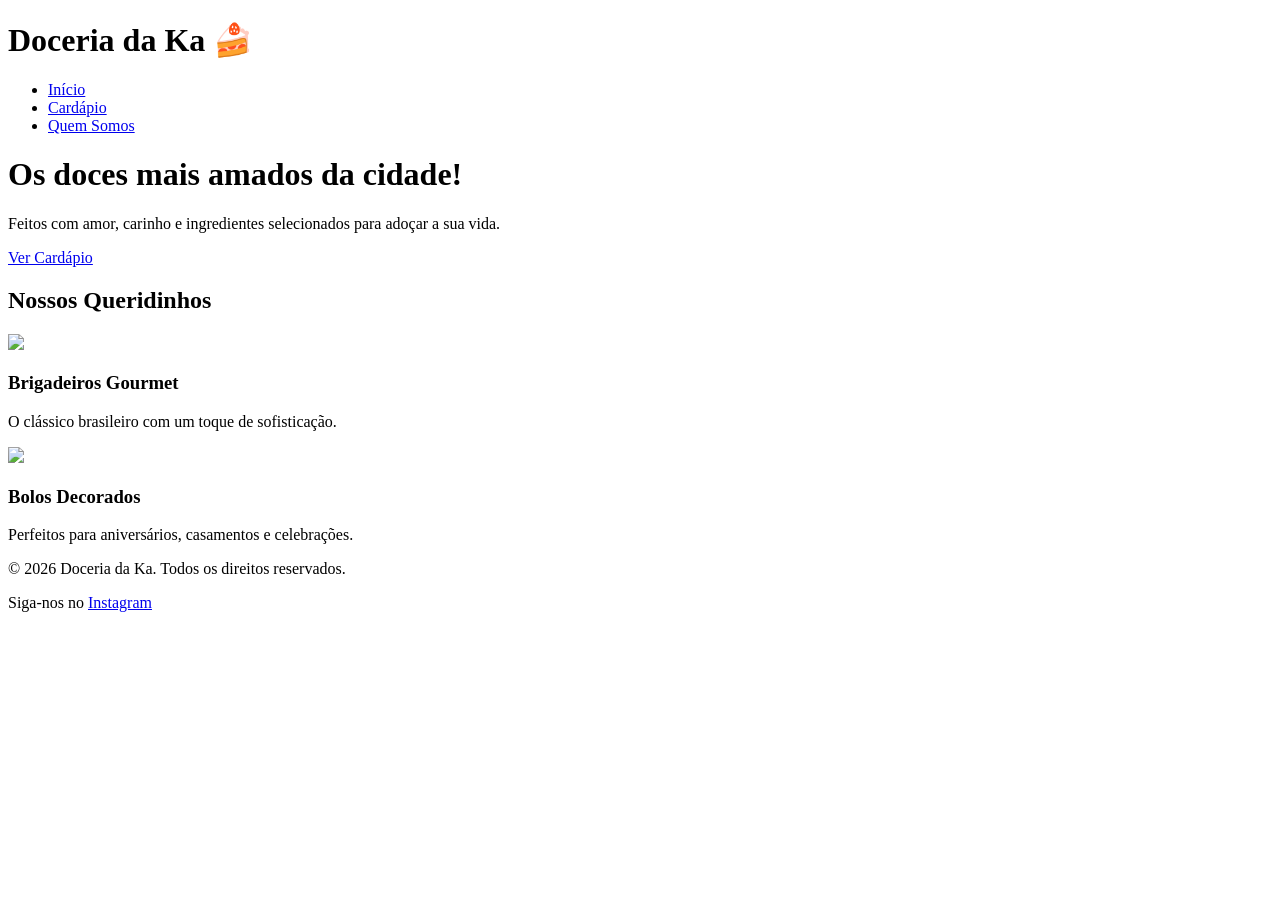
==== index.html @ 3fffc284 "Andamento do Site" ====
<!DOCTYPE html>
<html lang="pt-BR">
<head>
    <meta charset="UTF-8">
    <meta name="viewport" content="width=device-width, initial-scale=1.0">
    <title>Doceria da Ka | Página Inicial</title>
    <link rel="stylesheet" href="css/style.css">
</head>
<body>

    <header>
        <h1>Doceria da Ka 🍰</h1>
        <nav>
            <ul>
                <li><a href="index.html" class="active">Início</a></li>
                <li><a href="cardapio.html">Cardápio</a></li>
                <li><a href="quem-somos.html">Quem Somos</a></li>
            </ul>
        </nav>
    </header>

    <main class="hero">
        <div class="hero-content">
            <h1>Os doces mais amados da cidade!</h1>
            <p>Feitos com amor, carinho e ingredientes selecionados para adoçar a sua vida.</p>
            <a href="cardapio.html" class="btn">Ver Cardápio</a>
        </div>
    </main>

    <section class="destaques">
        <h2>Nossos Queridinhos</h2>
        <div class="grid-doces">
            <div class="doce-card">
                <img src="Brigadeiros Gourmet">
                <h3>Brigadeiros Gourmet</h3>
                <p>O clássico brasileiro com um toque de sofisticação.</p>
            </div>
            <div class="doce-card">
                <img src="Bolos Decorados">
                <h3>Bolos Decorados</h3>
                <p>Perfeitos para aniversários, casamentos e celebrações.</p>
            </div>
        </div>
    </section>

    <footer>
        <p>&copy; 2026 Doceria da Ka. Todos os direitos reservados.</p>
        <p>Siga-nos no <a href="https://www.instagram.com" target="_blank">Instagram</a></p>
    </footer>

</body>
</html>
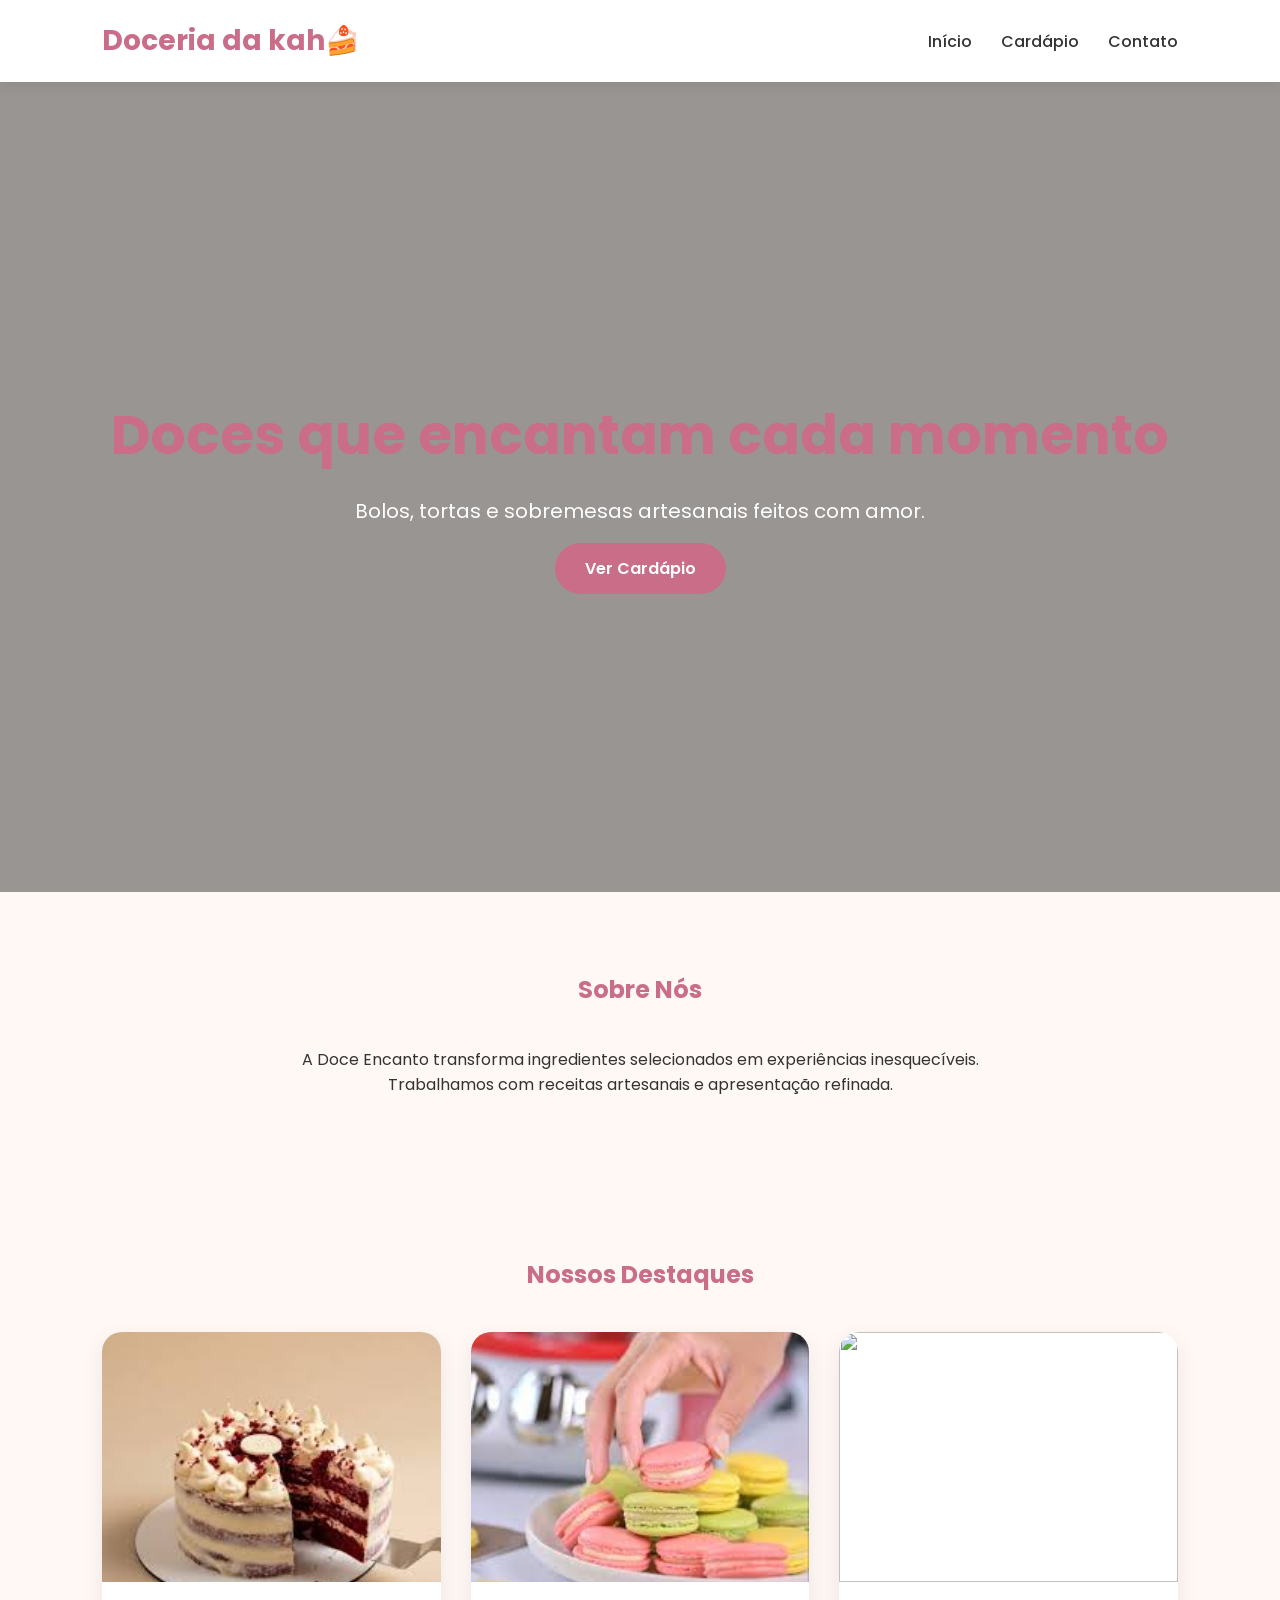
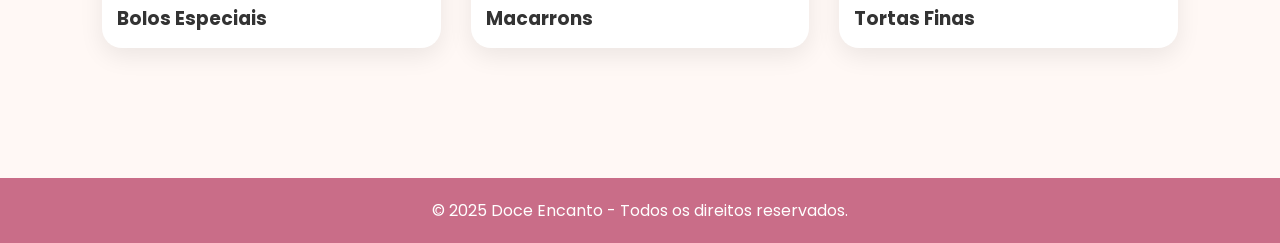
==== commit 9b56110c: "Projeto Finais" ====
--- a/index.html
+++ b/index.html
@@ -3,50 +3,60 @@
 <head>
     <meta charset="UTF-8">
     <meta name="viewport" content="width=device-width, initial-scale=1.0">
-    <title>Doceria da Ka | Página Inicial</title>
-    <link rel="stylesheet" href="css/style.css">
+    <title>Doce Encanto</title>
+    <link rel="stylesheet" href="style.css">
 </head>
 <body>
 
-    <header>
-        <h1>Doceria da Ka 🍰</h1>
-        <nav>
-            <ul>
-                <li><a href="index.html" class="active">Início</a></li>
-                <li><a href="cardapio.html">Cardápio</a></li>
-                <li><a href="quem-somos.html">Quem Somos</a></li>
-            </ul>
-        </nav>
-    </header>
+<header>
+    <div class="logo">Doceria da kah🍰</div>
+    <nav>
+        <a href="index.html">Início</a>
+        <a href="cardapio.html">Cardápio</a>
+        <a href="contato.html">Contato</a>
+    </nav>
+</header>
 
-    <main class="hero">
-        <div class="hero-content">
-            <h1>Os doces mais amados da cidade!</h1>
-            <p>Feitos com amor, carinho e ingredientes selecionados para adoçar a sua vida.</p>
-            <a href="cardapio.html" class="btn">Ver Cardápio</a>
+<section class="hero">
+    <div class="hero-content">
+        <h1>Doces que encantam cada momento</h1>
+        <p>Bolos, tortas e sobremesas artesanais feitos com amor.</p>
+        <a href="cardapio.html" class="btn">Ver Cardápio</a>
+    </div>
+</section>
+
+<section class="sobre">
+    <h2>Sobre Nós</h2>
+    <p>
+        A Doce Encanto transforma ingredientes selecionados em experiências
+        inesquecíveis. Trabalhamos com receitas artesanais e apresentação refinada.
+    </p>
+</section>
+
+<section class="destaques">
+    <h2>Nossos Destaques</h2>
+
+    <div class="cards">
+        <div class="card">
+            <img src="[data-uri]" alt="">
+            <h3>Bolos Especiais</h3>
         </div>
-    </main>
 
-    <section class="destaques">
-        <h2>Nossos Queridinhos</h2>
-        <div class="grid-doces">
-            <div class="doce-card">
-                <img src="Brigadeiros Gourmet">
-                <h3>Brigadeiros Gourmet</h3>
-                <p>O clássico brasileiro com um toque de sofisticação.</p>
-            </div>
-            <div class="doce-card">
-                <img src="Bolos Decorados">
-                <h3>Bolos Decorados</h3>
-                <p>Perfeitos para aniversários, casamentos e celebrações.</p>
-            </div>
+        <div class="card">
+            <img src="[data-uri]" alt="">
+            <h3>Macarrons</h3>
         </div>
-    </section>
 
-    <footer>
-        <p>&copy; 2026 Doceria da Ka. Todos os direitos reservados.</p>
-        <p>Siga-nos no <a href="https://www.instagram.com" target="_blank">Instagram</a></p>
-    </footer>
+        <div class="card">
+            <img src="https://images.unsplash.com/photo-1563729784474-d77dbb933a9e" alt="">
+            <h3>Tortas Finas</h3>
+        </div>
+    </div>
+</section>
+
+<footer>
+    <p>© 2025 Doce Encanto - Todos os direitos reservados.</p>
+</footer>
 
 </body>
 </html>
--- a/style.css
+++ b/style.css
@@ -0,0 +1,193 @@
+
+@import url('https://fonts.googleapis.com/css2?family=Poppins:wght@300;400;600;700&display=swap');
+
+*{
+    margin:0;
+    padding:0;
+    box-sizing:border-box;
+    font-family:'Poppins',sans-serif;
+}
+
+body{
+    background:#fff8f5;
+    color:#333;
+}
+
+header{
+    background:white;
+    padding:20px 8%;
+    display:flex;
+    justify-content:space-between;
+    align-items:center;
+    box-shadow:0 2px 15px rgba(0,0,0,0.08);
+    position:sticky;
+    top:0;
+}
+
+.logo{
+    font-size:28px;
+    font-weight:700;
+    color:#c96d88;
+}
+
+nav a{
+    text-decoration:none;
+    color:#333;
+    margin-left:25px;
+    font-weight:500;
+    transition:.3s;
+}
+
+nav a:hover{
+    color:#c96d88;
+}
+
+.hero{
+    height:90vh;
+    background:
+    linear-gradient(rgba(0,0,0,0.4),rgba(0,0,0,0.4)),
+    url('https://images.unsplash.com/photo-1559622214-f8a9850965bb');
+    background-size:cover;
+    background-position:center;
+    display:flex;
+    align-items:center;
+    justify-content:center;
+    text-align:center;
+}
+
+.hero-content{
+    color:white;
+}
+
+.hero h1{
+    font-size:55px;
+    margin-bottom:20px;
+}
+
+.hero p{
+    font-size:20px;
+    margin-bottom:30px;
+}
+
+.btn{
+    text-decoration:none;
+    background:#c96d88;
+    color:white;
+    padding:14px 30px;
+    border-radius:30px;
+    font-weight:600;
+}
+
+.btn:hover{
+    background:#b25773;
+}
+
+section{
+    padding:80px 8%;
+}
+
+section h1,
+section h2{
+    text-align:center;
+    margin-bottom:40px;
+    color:#c96d88;
+}
+
+.sobre{
+    text-align:center;
+    max-width:900px;
+    margin:auto;
+}
+
+.cards{
+    display:grid;
+    grid-template-columns:repeat(auto-fit,minmax(280px,1fr));
+    gap:30px;
+}
+
+.card{
+    background:white;
+    border-radius:20px;
+    overflow:hidden;
+    box-shadow:0 8px 25px rgba(0,0,0,0.08);
+    transition:.3s;
+}
+
+.card:hover{
+    transform:translateY(-10px);
+}
+
+.card img{
+    width:100%;
+    height:250px;
+    object-fit:cover;
+}
+
+.card h3{
+    padding:15px;
+}
+
+.produto p{
+    padding:0 15px 20px;
+    color:#c96d88;
+    font-weight:700;
+    font-size:20px;
+}
+
+.contato{
+    max-width:800px;
+    margin:auto;
+}
+
+form{
+    display:flex;
+    flex-direction:column;
+    gap:15px;
+}
+
+input,
+textarea{
+    padding:15px;
+    border:1px solid #ddd;
+    border-radius:10px;
+}
+
+button{
+    padding:15px;
+    border:none;
+    background:#c96d88;
+    color:white;
+    border-radius:10px;
+    cursor:pointer;
+    font-size:16px;
+}
+
+button:hover{
+    background:#b25773;
+}
+
+.info{
+    text-align:center;
+    margin-top:40px;
+    line-height:2;
+}
+
+footer{
+    background:#c96d88;
+    color:white;
+    text-align:center;
+    padding:20px;
+    margin-top:50px;
+}
+
+@media(max-width:768px){
+
+    header{
+        flex-direction:column;
+        gap:15px;
+    }
+
+    .hero h1{
+        font-size:35px;
+    }
+}
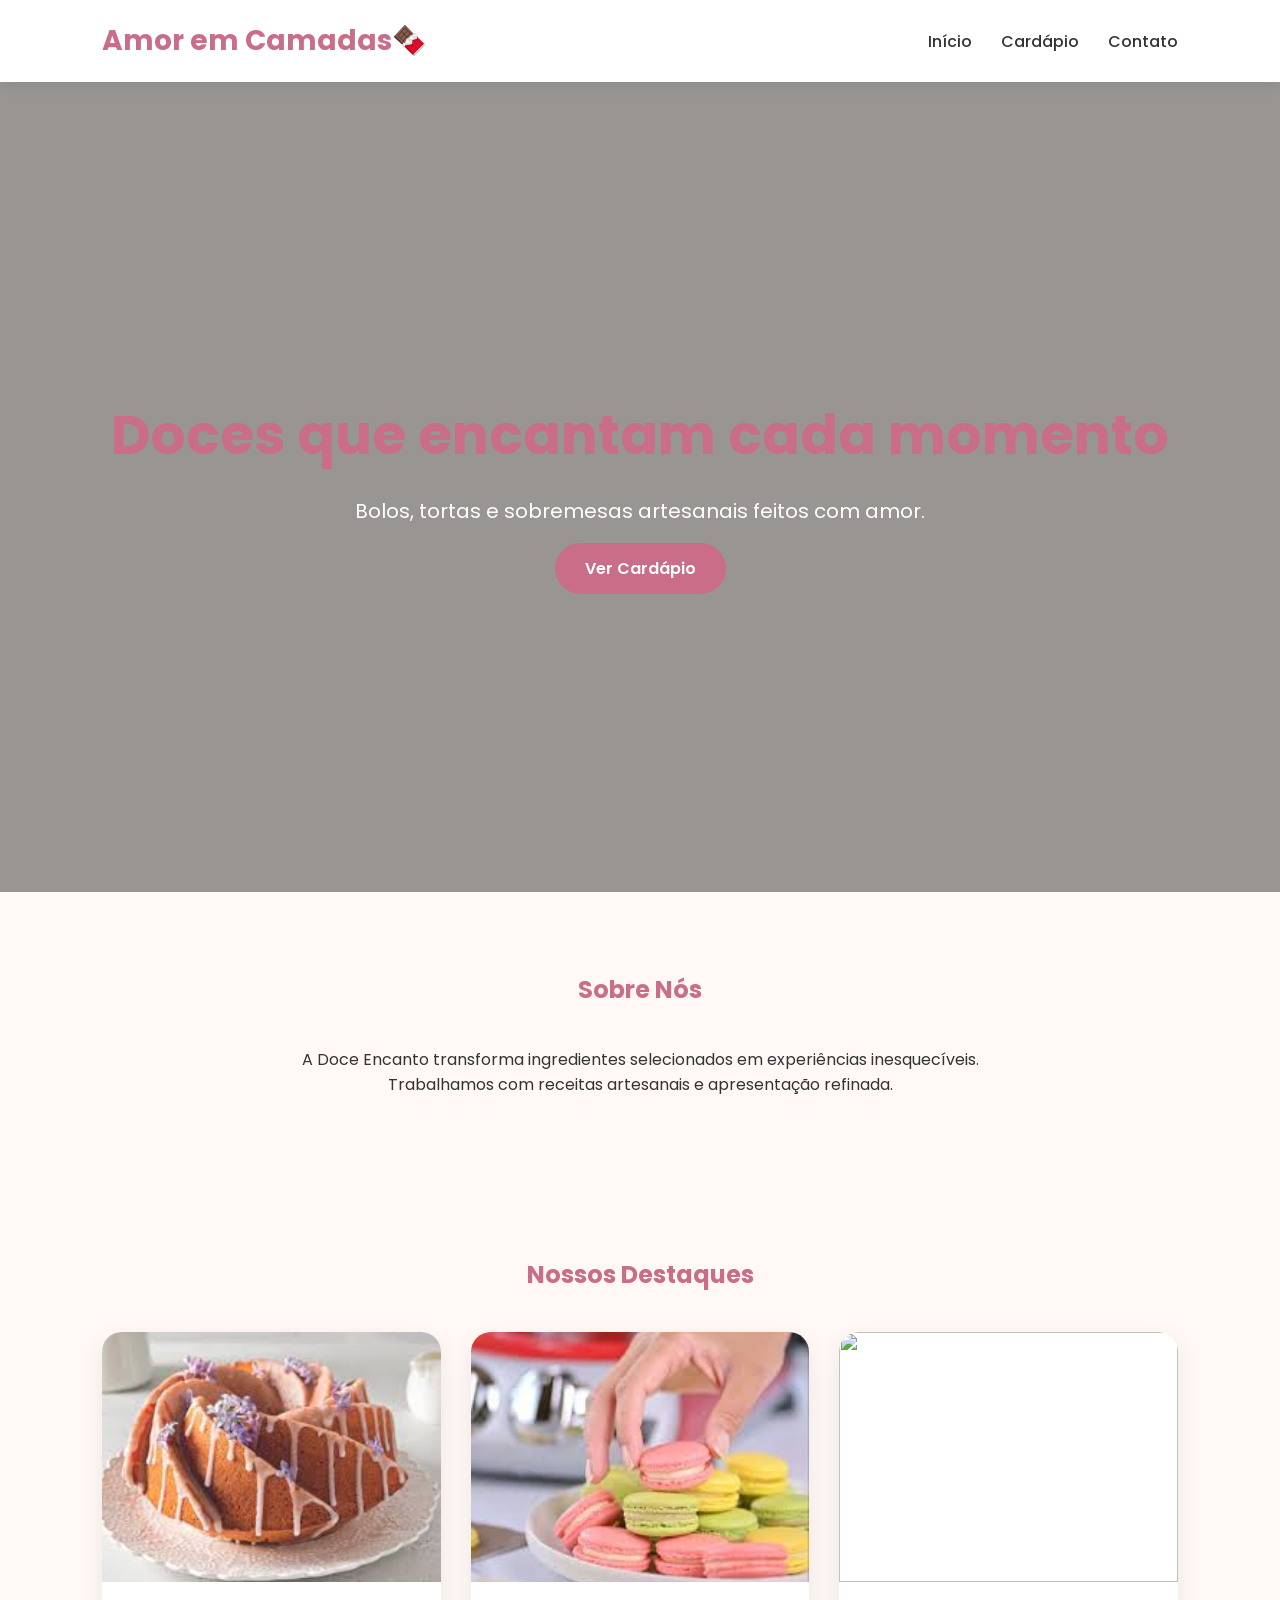
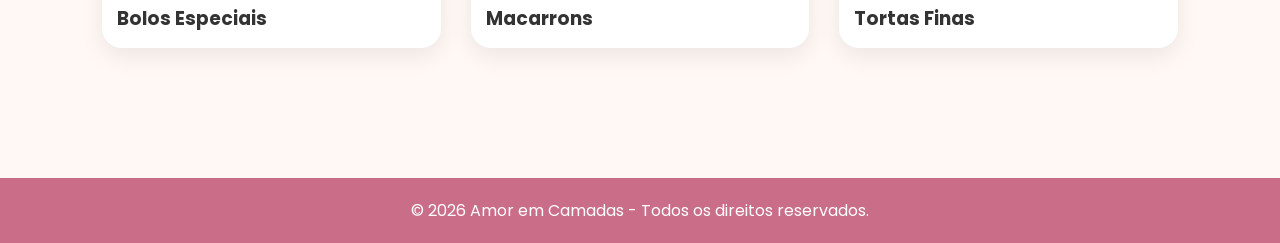
==== commit b2ff3d4e: "mudança index.html" ====
--- a/index.html
+++ b/index.html
@@ -9,7 +9,7 @@
 <body>
 
 <header>
-    <div class="logo">Doceria da kah🍰</div>
+    <div class="logo">Amor em Camadas🍫</div>
     <nav>
         <a href="index.html">Início</a>
         <a href="cardapio.html">Cardápio</a>
@@ -38,7 +38,7 @@
 
     <div class="cards">
         <div class="card">
-            <img src="[data-uri]" alt="">
+            <img src="[data-uri]" alt="">
             <h3>Bolos Especiais</h3>
         </div>
 
@@ -48,15 +48,15 @@
         </div>
 
         <div class="card">
-            <img src="https://images.unsplash.com/photo-1563729784474-d77dbb933a9e" alt="">
+            <img src="https://encrypted-tbn0.gstatic.com/images?q=tbn:ANd9GcQ60-7B96wP2XgSPyqSa1_rjDLdNWFeqyd76g&s" alt="">
             <h3>Tortas Finas</h3>
         </div>
     </div>
 </section>
 
 <footer>
-    <p>© 2025 Doce Encanto - Todos os direitos reservados.</p>
+    <p>© 2026 Amor em Camadas - Todos os direitos reservados.</p>
 </footer>
 
 </body>
-</html>+</html>
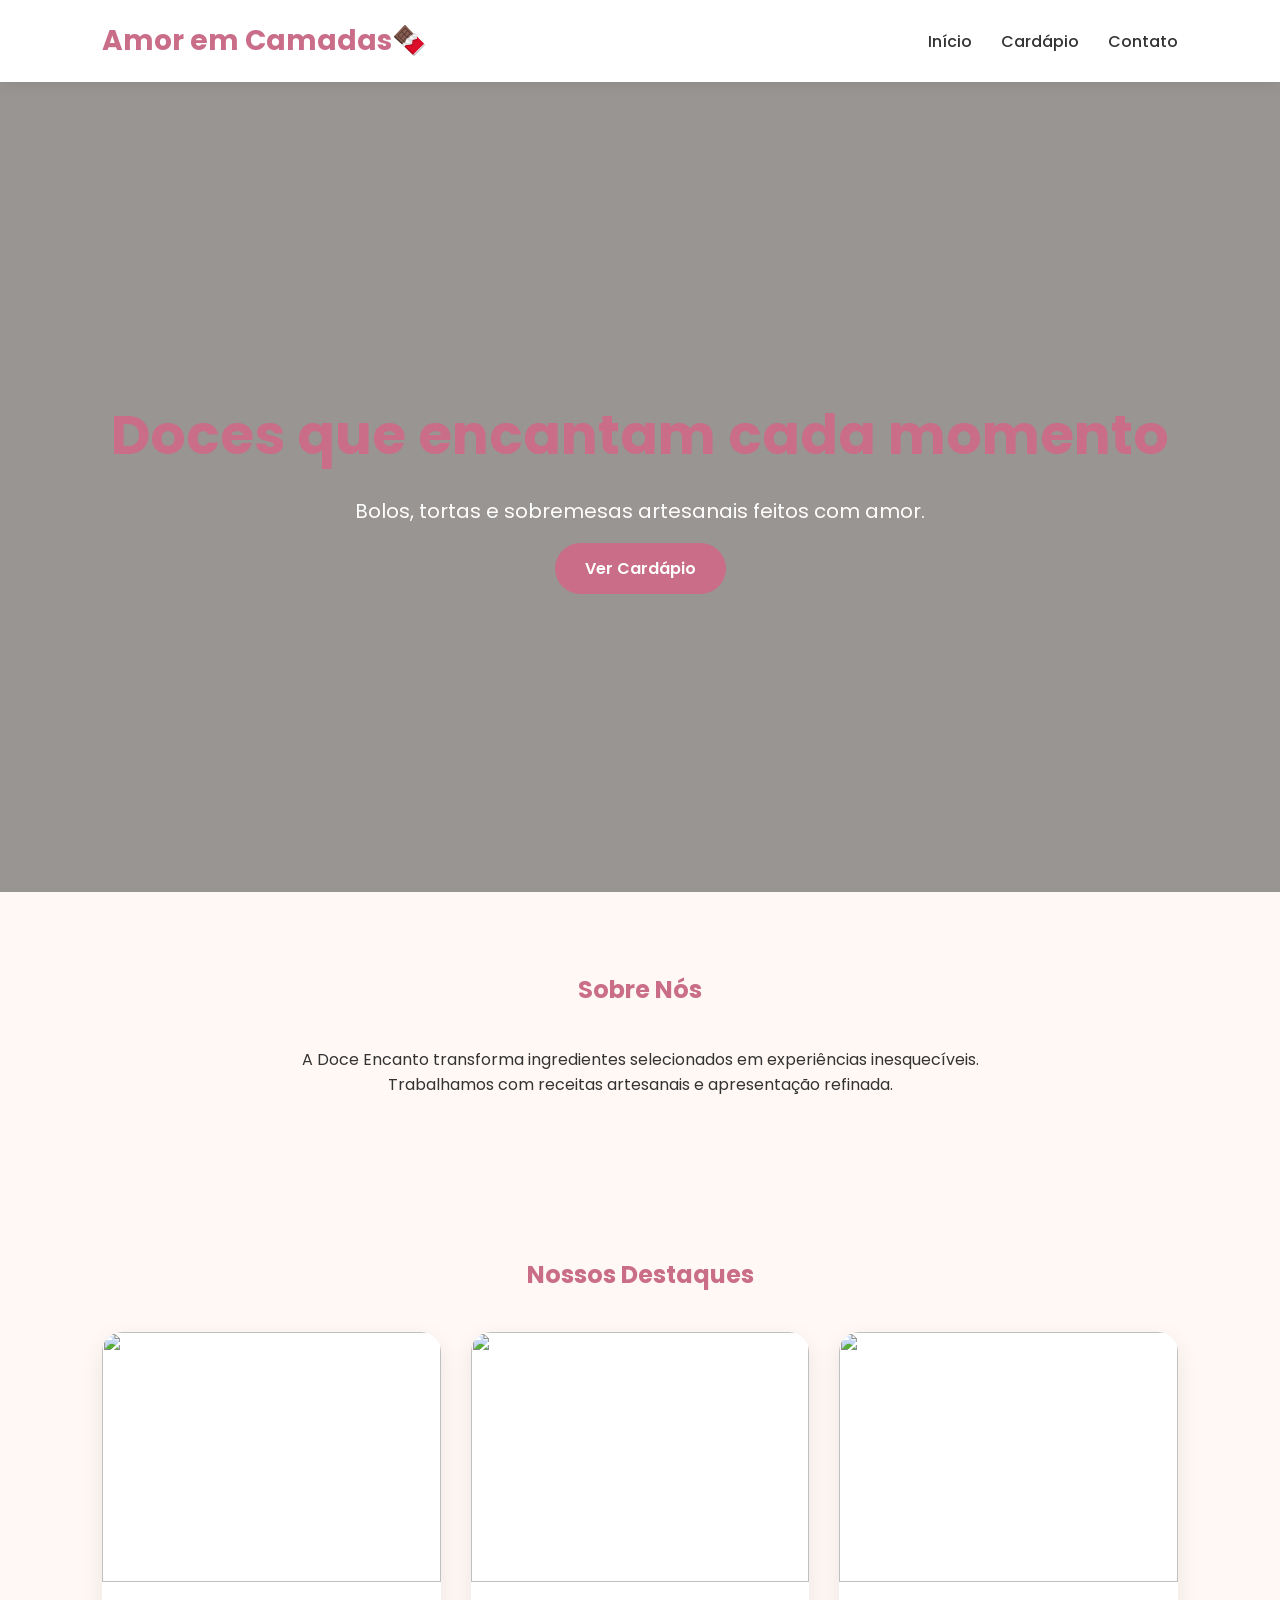
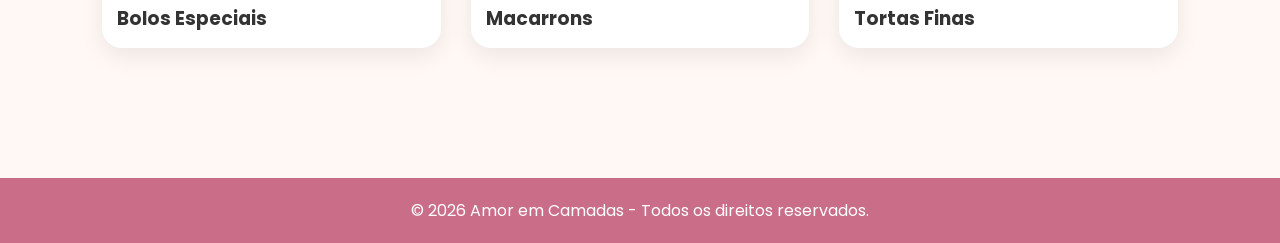
==== commit d95a5865: "Finalizado" ====
--- a/index.html
+++ b/index.html
@@ -38,17 +38,17 @@
 
     <div class="cards">
         <div class="card">
-            <img src="[data-uri]" alt="">
+            <img src="https://tuacasa.uol.com.br/wp-content/uploads/2020/01/bolo-de-coracao-01.jpg" alt="">
             <h3>Bolos Especiais</h3>
         </div>
 
         <div class="card">
-            <img src="[data-uri]" alt="">
+            <img src="https://www.midwestliving.com/thmb/vRf9ewBdA6xvB7AFy_POTgZqn9M=/1500x0/filters:no_upscale():max_bytes(150000):strip_icc()/CD_1140_macarons-2000-4425cb0d8eaf4dcfbdb20225b0ed1e2a.jpg" alt="">
             <h3>Macarrons</h3>
         </div>
 
         <div class="card">
-            <img src="https://encrypted-tbn0.gstatic.com/images?q=tbn:ANd9GcQ60-7B96wP2XgSPyqSa1_rjDLdNWFeqyd76g&s" alt="">
+            <img src="https://media-cdn.tripadvisor.com/media/photo-s/09/71/4a/84/dalena-tortas-finas-shopping.jpg" alt="">
             <h3>Tortas Finas</h3>
         </div>
     </div>
--- a/style.css
+++ b/style.css
@@ -190,4 +190,5 @@
     .hero h1{
         font-size:35px;
     }
-}+}
+
